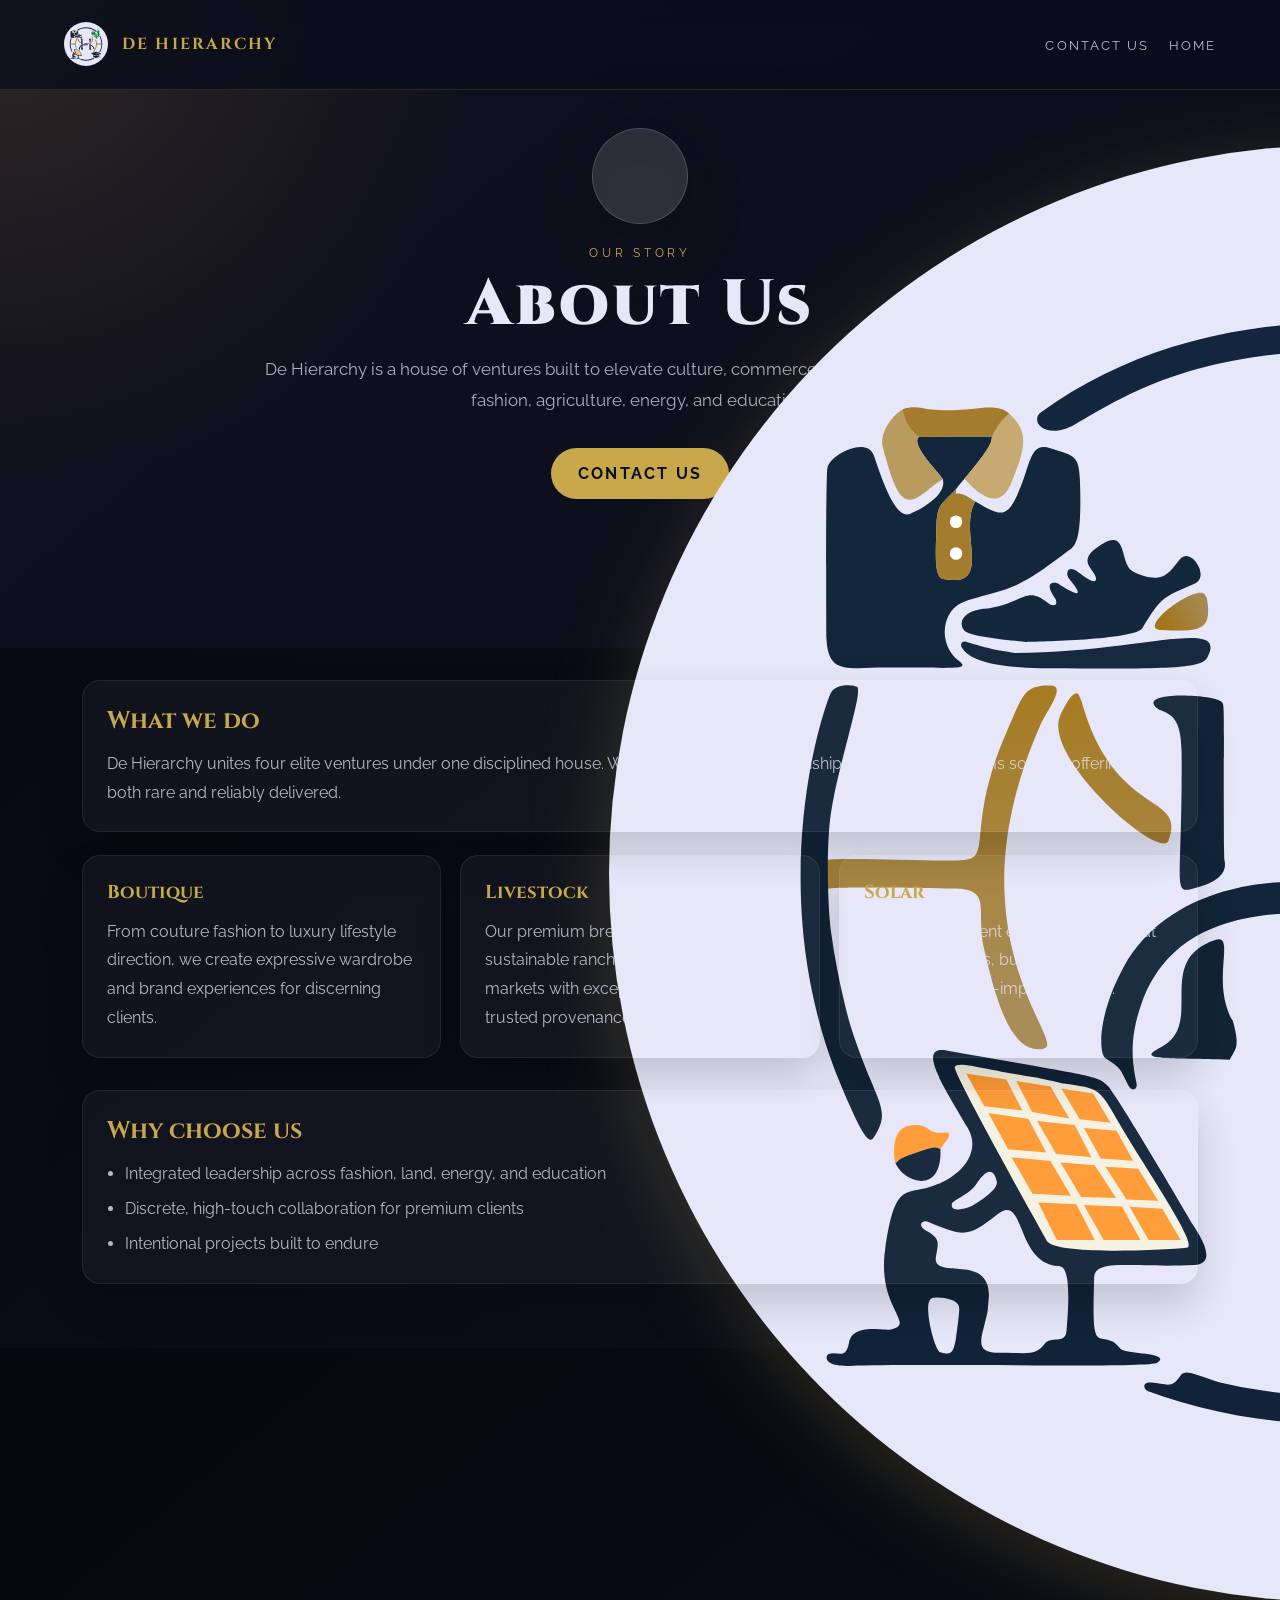
==== about.html @ d214e89f "Add files via upload" ====
<!DOCTYPE html>
<html lang="en">
<head>
  <meta charset="UTF-8" />
  <meta name="viewport" content="width=device-width, initial-scale=1.0" />
  <title>About Us | De Hierarchy</title>
  <link href="https://fonts.googleapis.com/css2?family=Cinzel:wght@400;600;700;900&family=Raleway:wght@300;400;500;600&display=swap" rel="stylesheet" />
  <link rel="stylesheet" href="styles.css" />
</head>
<body class="division-page about-page">
  <header class="division-page-header">
    <nav class="division-nav">
      <a href="index.html" class="nav-logo">
        <img src="assets/logo.svg" alt="Hierarchy logo" class="site-logo-img" />
        <span class="nav-logo-text">DE HIERARCHY</span>
      </a>
      <ul class="division-nav-links">
        <li><a href="contact.html">Contact Us</a></li>
        <li><a href="index.html">Home</a></li>
      </ul>
    </nav>

    <div class="division-hero reveal">
      <div class="division-icon-wrap">
        <div class="division-icon">
          <img src="assets/logo.svg" alt="About icon" />
        </div>
      </div>
      <p class="division-kicker">Our story</p>
      <h1>About Us</h1>
      <p class="division-summary">De Hierarchy is a house of ventures built to elevate culture, commerce, and community through fashion, agriculture, energy, and education.</p>
      <a href="contact.html" class="button">Contact Us</a>
    </div>
  </header>

  <main class="division-shell">
    <section class="division-card reveal">
      <h2>What we do</h2>
      <p>De Hierarchy unites four elite ventures under one disciplined house. We fuse timeless craftsmanship with modern systems so each offering feels both rare and reliably delivered.</p>
    </section>

    <section class="division-grid">
      <article class="division-card reveal">
        <h3>Boutique</h3>
        <p>From couture fashion to luxury lifestyle direction, we create expressive wardrobe and brand experiences for discerning clients.</p>
      </article>
      <article class="division-card reveal">
        <h3>Livestock</h3>
        <p>Our premium breeding programs and sustainable ranch operations supply elite markets with exceptional stock and trusted provenance.</p>
      </article>
      <article class="division-card reveal">
        <h3>Solar</h3>
        <p>We design resilient energy systems that empower homes, businesses, and institutions in high-impact settings.</p>
      </article>
    </section>

    <section class="division-card reveal">
      <h2>Why choose us</h2>
      <ul class="division-list">
        <li>Integrated leadership across fashion, land, energy, and education</li>
        <li>Discrete, high-touch collaboration for premium clients</li>
        <li>Intentional projects built to endure</li>
      </ul>
    </section>
  </main>

  <script src="script.js"></script>
</body>
</html>
---- styles.css ----
*, *::before, *::after { box-sizing: border-box; margin: 0; padding: 0; }

:root {
  --navy:   #0A0E1A;
  --ivory:  #E6E7F9;
  --gold:   #C9A84C;
  --gold-lt:#E2C97A;
  --sage:   #4A6741;
  --sage-lt:#7A9E6E;
  --amber:  #E87D2B;
  --amber-lt:#F4A860;
  --white:  #FFFFFF;
}

html { scroll-behavior: smooth; }

body {
  font-family: 'Raleway', sans-serif;
  background: var(--navy);
  color: var(--ivory);
  overflow-x: hidden;
}

/* ─── NAV ─── */
nav {
  position: fixed; top: 0; left: 0; width: 100%; z-index: 100;
  display: flex; align-items: center; justify-content: space-between;
  padding: 1.4rem 4rem;
  background: rgba(10, 14, 26, 0.85);
  backdrop-filter: blur(12px);
  border-bottom: 1px solid rgba(201,168,76,0.18);
}
.nav-logo {
  display: inline-flex;
  align-items: center;
  gap: 0.85rem;
  font-family: 'Cinzel', serif;
  font-weight: 700; font-size: 1.45rem;
  color: var(--gold); letter-spacing: 0.18em;
  text-decoration: none;
  opacity: 0;
  transform: translateY(-6px);
  animation: navLogoIntro 0.8s ease-out 0.2s forwards;
}
.nav-logo:hover {
  transform: translateY(-4px);
}
.nav-menu {
  display: flex;
  align-items: center;
  gap: 1rem;
  background: rgba(255,255,255,0.06);
  border: 1px solid rgba(201,168,76,0.18);
  border-radius: 999px;
  padding: 0.7rem 1rem 0.6rem;
}
.nav-toggle {
  display: none;
  width: 34px;
  height: 34px;
  border: 1px solid rgba(201,168,76,0.18);
  border-radius: 50%;
  background: transparent;
  color: var(--gold);
  cursor: pointer;
  outline: none;
  position: relative;
  flex-shrink: 0;
}
.nav-toggle span,
.nav-toggle span::before,
.nav-toggle span::after {
  content: '';
  position: absolute;
  left: 50%;
  width: 14px;
  height: 2px;
  background: var(--gold);
  transform: translateX(-50%);
  transition: transform 0.2s ease, opacity 0.2s ease;
}
.nav-toggle span { top: 50%; }
.nav-toggle span::before { top: 9px; }
.nav-toggle span::after { top: -9px; }
.nav-toggle[aria-expanded="true"] span { background: transparent; }
.nav-toggle[aria-expanded="true"] span::before { transform: translateX(-50%) rotate(45deg); top: 0; }
.nav-toggle[aria-expanded="true"] span::after { transform: translateX(-50%) rotate(-45deg); top: 0; }
.nav-links {
  display: flex; gap: 1.35rem; list-style: none; align-items: center;
}
.nav-links li {
  display: inline-flex;
}
.nav-links a {
  font-family: 'Raleway', sans-serif;
  font-size: 0.78rem; font-weight: 600;
  letter-spacing: 0.14em; text-transform: uppercase;
  color: var(--ivory); opacity: 0.72; text-decoration: none;
  transition: opacity 0.2s, color 0.2s;
}
.nav-links a:hover { opacity: 1; color: var(--gold); }
/* Footer should show the same logo styling but without the intro animation */
footer .nav-logo {
  opacity: 1; transform: none; animation: none;
}
.site-logo-img {
  height: 44px;
  width: auto;
  display: block;
  animation: logoPulse 3.5s ease-in-out infinite;
}
.nav-logo-text {
  display: inline-block;
  font-size: 1rem;
  letter-spacing: 0.14em;
  text-transform: uppercase;
  color: var(--gold);
  opacity: 0;
  transform: translateX(-10px);
  animation: navTextIntro 0.8s ease-out 0.35s forwards;
}
.nav-links { display: flex; gap: 2.4rem; list-style: none; }
@keyframes navLogoIntro {
  to {
    opacity: 1;
    transform: translateY(0);
  }
}
@keyframes navTextIntro {
  to {
    opacity: 1;
    transform: translateX(0);
  }
}
@keyframes logoPulse {
  0%, 100% { transform: scale(1); }
  50% { transform: scale(1.04); }
}
.nav-links a {
  font-family: 'Raleway', sans-serif;
  font-size: 0.78rem; font-weight: 600;
  letter-spacing: 0.14em; text-transform: uppercase;
  color: var(--ivory); opacity: 0.72; text-decoration: none;
  transition: opacity 0.2s, color 0.2s;
}
.nav-links a:hover { opacity: 1; color: var(--gold); }

/* Hidden header state applied when footer is in view */
nav.nav-hidden {
  transform: translateY(-120%);
  opacity: 0;
  pointer-events: none;
  transition: transform 0.35s ease, opacity 0.35s ease;
}

/* ─── HERO ─── */
#hero {
  min-height: 100vh;
  display: flex; flex-direction: column;
  align-items: center; justify-content: flex-start;
  text-align: center;
  padding: 0 2rem 2rem;
  position: relative;
  overflow: hidden;
}
.hero-bg {
  position: absolute; inset: 0;
  background: radial-gradient(ellipse 80% 60% at 50% 40%, rgba(201,168,76,0.08) 0%, transparent 70%),
              linear-gradient(160deg, #0A0E1A 60%, #111827 100%);
}
.hero-rule {
  position: absolute; top: 50%; left: 50%;
  transform: translate(-50%,-50%) rotate(15deg);
  width: 1px; height: 120%;
  background: linear-gradient(to bottom, transparent, rgba(201,168,76,0.35), transparent);
}
.hero-content {
  position: relative; z-index: 2;
  display: flex; flex-direction: column; align-items: center;
  margin-top: 5rem;
  padding-top: 1.6rem;
}
.hero-logo {
  opacity: 0;
  transform: translateY(-18px) scale(0.82);
  transition: opacity 0.6s ease-out, transform 0.6s ease-out;
  margin-bottom: 1.4rem;
  display: inline-flex;
  justify-content: center;
  align-items: center;
  border-radius: 9999px;
}
.hero-logo.visible {
  opacity: 1;
  transform: translateY(0) scale(1);
  animation: logoGlow 3.6s ease-in-out infinite 0.5s;
}
.hero-logo img {
  height: 140px;
  width: auto;
  max-width: 180px;
  filter: drop-shadow(0 16px 40px rgba(201,168,76,0.28));
  transition: filter 0.4s ease, transform 0.4s ease;
  border-radius: 50%;
}
.hero-logo.visible img {
  transform: scale(1.02);
  filter: drop-shadow(0 18px 34px rgba(201,168,76,0.35));
}
@keyframes logoGlow {
  0%, 100% {
    box-shadow: 0 0 0 0 rgba(201,168,76,0.18);
  }
  50% {
    box-shadow: 0 0 0 24px rgba(201,168,76,0.12);
  }
}
@keyframes divisionIconReveal {
  0% {
    opacity: 0;
    transform: translateY(-18px) scale(0.82);
  }
  100% {
    opacity: 1;
    transform: translateY(0) scale(1);
  }
}
@keyframes divisionIconGlow {
  0%, 100% {
    box-shadow: 0 0 0 0 rgba(201,168,76,0.18);
  }
  50% {
    box-shadow: 0 0 0 20px rgba(201,168,76,0.1);
  }
}
.hero-eyebrow {
  font-family: 'Raleway', sans-serif;
  font-size: 0.7rem; font-weight: 600;
  letter-spacing: 0.35em; text-transform: uppercase;
  color: var(--gold); opacity: 0.8;
  margin-bottom: 1.4rem;
}
h1 {
  font-family: 'Cinzel', serif;
  font-weight: 900; font-size: clamp(2.2rem, 5.4vw, 4.4rem);
  line-height: 0.92;
  color: var(--ivory);
  letter-spacing: 0.04em;
}
h1 span { color: var(--gold); }
.hero-tagline {
  margin-top: 1.1rem;
  font-size: clamp(0.68rem, 1.2vw, 0.82rem);
  font-weight: 300; letter-spacing: 0.04em;
  color: rgba(230,231,249,0.6);
  max-width: 430px; margin-left: auto; margin-right: auto;
  line-height: 1.45;
}
.hero-divisions {
  margin-top: 3.2rem;
  display: flex; gap: 1.2rem; justify-content: center; flex-wrap: wrap;
}
.hero-pill {
  font-size: 0.56rem; font-weight: 600;
  letter-spacing: 0.12em; text-transform: uppercase;
  border: 1px solid rgba(201,168,76,0.4);
  color: var(--gold); padding: 0.4rem 0.95rem;
  border-radius: 2px; text-decoration: none;
  transition: background 0.25s, color 0.25s;
}
.hero-pill:hover { background: var(--gold); color: var(--navy); }
.hero-scroll {
  position: absolute; bottom: 2.4rem; left: 50%; transform: translateX(-50%);
  display: flex; flex-direction: column; align-items: center; gap: 0.5rem;
  font-size: 0.62rem; letter-spacing: 0.22em; text-transform: uppercase;
  color: rgba(230,231,249,0.35);
}
.scroll-line {
  width: 1px; height: 42px;
  background: linear-gradient(to bottom, rgba(201,168,76,0.5), transparent);
  animation: scrollPulse 2s ease-in-out infinite;
}
@keyframes scrollPulse {
  0%,100% { opacity: 0.4; transform: scaleY(1); }
  50% { opacity: 1; transform: scaleY(1.15); }
}

/* ─── SECTIONS SHARED ─── */
.division {
  min-height: 100vh;
  display: grid; grid-template-columns: 1fr 1fr;
  position: relative; overflow: hidden;
}
.division:nth-child(even) { direction: rtl; }
.division:nth-child(even) > * { direction: ltr; }

.div-visual {
  position: relative;
  display: flex; align-items: center; justify-content: center;
  overflow: hidden;
}
.div-icon-bg {
  position: absolute; inset: 0;
}
.div-icon-wrap {
  position: relative; z-index: 2;
  display: flex; flex-direction: column; align-items: center; gap: 1.6rem;
}
.div-icon {
  width: 120px; height: 120px;
  border-radius: 50%;
  display: flex; align-items: center; justify-content: center;
  border: 1px solid rgba(255,255,255,0.15);
}
.div-icon svg { width: 52px; height: 52px; }
#boutique .div-icon img { width: 66px; height: 66px; }

/* Subtle SVG outline filter for icon 'stroke' effect (match Scholars) */
#boutique .div-icon img, #boutique .div-icon svg,
#livestock .div-icon img, #livestock .div-icon svg,
#solar .div-icon img, #solar .div-icon svg,
#one-time-success-scholars .div-icon img, #one-time-success-scholars .div-icon svg {
  filter: url(#icon-stroke) drop-shadow(0 2px 6px rgba(0,0,0,0.14));
}

/* Subtle float animation for division icons */
@keyframes iconFloat {
  0% { transform: translateY(0) scale(1) rotate(0deg); }
  50% { transform: translateY(-6px) scale(1.02) rotate(-0.6deg); }
  100% { transform: translateY(0) scale(1) rotate(0deg); }
}

.division .div-icon img,
.division .div-icon svg {
  will-change: transform;
  animation: iconFloat 6s ease-in-out infinite;
  transform-origin: center center;
}

/* Stagger per division for a natural feel */
#boutique .div-icon img, #boutique .div-icon svg { animation-delay: 0s; }
#livestock .div-icon img, #livestock .div-icon svg { animation-delay: 0.18s; }
#solar .div-icon img, #solar .div-icon svg { animation-delay: 0.36s; }
#one-time-success-scholars .div-icon img, #one-time-success-scholars .div-icon svg { animation-delay: 0.54s; }

/* Respect user's reduced motion preference */
@media (prefers-reduced-motion: reduce) {
  .division .div-icon img,
  .division .div-icon svg {
    animation: none !important;
    transform: none !important;
  }
}
.div-stat {
  text-align: center;
  font-family: 'Cinzel', serif;
  font-size: 3.2rem; font-weight: 700; line-height: 1;
}
.div-stat-label {
  font-size: 0.68rem; letter-spacing: 0.22em; text-transform: uppercase;
  opacity: 0.55; margin-top: 0.3rem;
}

.div-content {
  display: flex; flex-direction: column; justify-content: center;
  padding: 6rem 5rem 6rem 6rem;
}
.div-eyebrow {
  font-size: 0.68rem; font-weight: 700; letter-spacing: 0.3em;
  text-transform: uppercase; margin-bottom: 1rem;
}
.div-title {
  font-family: 'Cinzel', serif;
  font-size: clamp(2.2rem, 4vw, 3.6rem);
  font-weight: 700; line-height: 1.08;
  margin-bottom: 1.6rem;
}
.div-body {
  font-size: 1.02rem; font-weight: 300; line-height: 1.9;
  opacity: 0.72; max-width: 480px;
  margin-bottom: 2.4rem;
}
.div-features {
  display: flex; flex-direction: column; gap: 0.8rem;
  margin-bottom: 2.8rem;
}
.div-feature {
  display: flex; align-items: flex-start; gap: 1rem;
  font-size: 0.88rem; font-weight: 400; line-height: 1.6; opacity: 0.82;
}
.div-feature-dot {
  width: 6px; height: 6px; border-radius: 50%;
  margin-top: 0.45rem; flex-shrink: 0;
}
.div-cta {
  display: inline-flex; align-items: center; gap: 0.8rem;
  font-size: 0.78rem; font-weight: 700; letter-spacing: 0.18em;
  text-transform: uppercase; text-decoration: none;
  padding: 1rem 2.2rem; border: 1.5px solid;
  transition: background 0.25s, color 0.25s;
  align-self: flex-start;
}
.div-cta svg { width: 16px; height: 16px; transition: transform 0.22s; }
.div-cta:hover svg { transform: translateX(5px); }

/* Order form */
.order-form {
  margin-top: 1.6rem;
  display: grid; gap: 0.8rem;
  max-width: 520px;
}
.order-form label { font-size: 0.78rem; opacity: 0.85; }
.order-form input, .order-form textarea, .order-form select {
  padding: 0.8rem 1rem; border-radius: 6px; border: 1px solid rgba(255,255,255,0.08);
  background: rgba(255,255,255,0.02); color: var(--ivory); font-size: 0.95rem;
}
.order-form textarea { min-height: 84px; resize: vertical; }
.order-submit {
  margin-top: 0.4rem; padding: 0.9rem 1.1rem; border-radius: 6px;
  background: var(--gold); color: var(--navy); border: none; cursor: pointer;
  font-weight: 700; letter-spacing: 0.12em; text-transform: uppercase;
}
.order-success {
  margin-top: 0.6rem; padding: 0.8rem 1rem; border-radius: 6px;
  background: rgba(122,158,110,0.12); color: var(--sage-lt); display: none;
}

/* ─── BOUTIQUE ─── */
#boutique .div-icon-bg {
  background: linear-gradient(135deg, #11101f 0%, #1c1731 50%, #0A0E1A 100%);
}
#boutique .div-icon { background: rgba(230,231,249,0.14); }
#boutique .div-stat { color: var(--gold); }
#boutique .div-eyebrow { color: var(--gold); }
#boutique .div-title { color: var(--ivory); }
#boutique .div-feature-dot { background: var(--gold); }
#boutique .div-cta {
  border-color: var(--gold); color: var(--gold);
}
#boutique .div-cta:hover { background: var(--gold); color: var(--navy); }
#boutique {
  background: linear-gradient(160deg, #110A22 0%, #0A0E1A 100%);
}
#boutique .div-icon-wrap::after {
  content: '';
  width: 220px; height: 1px;
  background: linear-gradient(to right, transparent, rgba(201,168,76,0.4), transparent);
}

/* ─── LIVESTOCK ─── */
#livestock .div-icon-bg {
  background: linear-gradient(135deg, #0e1a0a 0%, #1a2e14 50%, #0A0E1A 100%);
}
#livestock .div-icon { background: rgba(230,231,249,0.18); }
#livestock .div-stat { color: var(--sage-lt); }
#livestock .div-eyebrow { color: var(--sage-lt); }
#livestock .div-title { color: var(--ivory); }
#livestock .div-feature-dot { background: var(--sage-lt); }
#livestock .div-cta {
  border-color: var(--sage-lt); color: var(--sage-lt);
}
#livestock .div-cta:hover { background: var(--sage-lt); color: var(--navy); }
#livestock {
  background: linear-gradient(160deg, #0A0E1A 0%, #0c160a 100%);
}

/* ─── SOLAR ─── */
#solar .div-icon-bg {
  background: linear-gradient(135deg, #1a1200 0%, #2d2309 50%, #0A0E1A 100%);
}
#solar .div-icon { background: rgba(230,231,249,0.14); }
#solar .div-stat { color: var(--amber-lt); }
#solar .div-eyebrow { color: var(--amber-lt); }
#solar .div-title { color: var(--ivory); }
#solar .div-feature-dot { background: var(--amber-lt); }
#solar .div-cta {
  border-color: var(--amber-lt); color: var(--amber-lt);
}
#solar .div-cta:hover { background: var(--amber-lt); color: var(--navy); }
#solar {
  background: linear-gradient(160deg, #0A0E1A 0%, #14100a 100%);
}

/* ─── ONE-TIME SUCCESS SCHOLARS ─── */
#one-time-success-scholars .div-icon-bg {
  background: linear-gradient(135deg, #141a24 0%, #1d2834 55%, #0A0E1A 100%);
}
#one-time-success-scholars .div-icon { background: rgba(230,231,249,0.14); }
#one-time-success-scholars .div-icon img { width: 64px; height: 64px; }
#one-time-success-scholars .div-stat { color: rgba(230,231,249,0.92); }
#one-time-success-scholars .div-eyebrow { color: rgba(230,231,249,0.9); }
#one-time-success-scholars .div-title { color: var(--ivory); }
#one-time-success-scholars .div-feature-dot { background: rgba(245,240,232,0.7); }
#one-time-success-scholars .div-cta {
  border-color: rgba(245,240,232,0.6); color: rgba(230,231,249,0.8);
}
#one-time-success-scholars .div-cta:hover { background: rgba(245,240,232,0.16); color: var(--ivory); }
#one-time-success-scholars {
  background: linear-gradient(160deg, #090d15 0%, #0f1625 100%);
}

/* ─── FOOTER ─── */
footer {
  background: #06080F;
  border-top: 1px solid rgba(201,168,76,0.12);
  padding: 5rem 4rem 3rem;
}
.footer-top {
  display: grid; grid-template-columns: 1.6fr 1fr 1fr 1fr;
  gap: 3rem; margin-bottom: 4rem;
}
.footer-brand-name {
  font-family: 'Cinzel', serif;
  font-weight: 700; font-size: 1.6rem;
  color: var(--gold); letter-spacing: 0.18em;
  margin-bottom: 0.9rem;
}
.footer-brand-desc {
  font-size: 0.84rem; font-weight: 300;
  line-height: 1.85; opacity: 0.5;
  max-width: 260px;
}
.footer-col-title {
  font-family: 'Cinzel', serif;
  font-size: 0.75rem; letter-spacing: 0.2em;
  text-transform: uppercase; color: var(--gold);
  margin-bottom: 1.2rem;
}
.footer-links { list-style: none; display: flex; flex-direction: column; gap: 0.6rem; }
.footer-links a {
  font-size: 0.84rem; font-weight: 300;
  color: rgba(230,231,249,0.5); text-decoration: none;
  transition: color 0.2s, opacity 0.2s;
}
.footer-links a:hover { color: var(--ivory); opacity: 1; }
.footer-bottom {
  display: flex; align-items: center; justify-content: space-between;
  padding-top: 2rem;
  border-top: 1px solid rgba(245,240,232,0.06);
  font-size: 0.75rem; opacity: 0.35;
}

/* ─── SCROLL REVEAL ─── */
.reveal {
  opacity: 0; transform: translateY(28px);
  transition: opacity 0.75s ease, transform 0.75s ease;
}
.reveal.visible { opacity: 1; transform: translateY(0); }

/* ─── RESPONSIVE ─── */
@media (max-width: 900px) {
  nav { padding: 1.2rem 1.6rem; }
  .nav-toggle { display: inline-flex; }
  .division-nav .nav-menu .nav-toggle { display: inline-flex; }
  .nav-menu { position: relative; }
  .nav-menu .nav-links {
    position: absolute;
    top: calc(100% + 6px);
    left: 1rem;
    right: auto;
    width: min(180px, calc(100vw - 3.2rem));
    flex-direction: column;
    gap: 0;
    background: rgba(10, 14, 26, 0.98);
    border: 1px solid rgba(201,168,76,0.18);
    border-radius: 12px;
    padding: 0.6rem 0.6rem 0.5rem;
    display: none;
    box-shadow: 0 18px 36px rgba(0,0,0,0.24);
    z-index: 900;
  }
  .nav-menu .nav-links.open { display: flex; }
  .nav-menu .nav-links li { width: 100%; }
  .nav-menu .nav-links a {
    display: block;
    width: 100%;
    padding: 0.6rem 0;
    opacity: 0.95;
    letter-spacing: 0.12em;
    border-bottom: 1px solid rgba(255,255,255,0.04);
  }
  .nav-menu .nav-links a:last-child { border-bottom: none; }
  .division { grid-template-columns: 1fr; min-height: auto; }
  .division:nth-child(even) { direction: ltr; }
  .div-visual { min-height: 320px; padding: 3rem; }
  .div-content { padding: 3rem 1.8rem; }
  .division-page-header { padding: 6rem 1rem 2rem; min-height: auto; }
  .division-shell { padding: 1.2rem 1rem 3rem; }
  .division-nav { flex-direction: column; align-items: flex-start; margin-bottom: 3.5rem; }
  .division-nav .nav-menu { width: auto; }
  .division-nav .nav-menu .nav-links {
    left: 0;
    right: auto;
    width: min(180px, calc(100vw - 3.2rem));
    max-width: 180px;
  }
  .division-hero { margin: 10rem auto 0; padding-top: 4rem; }
  .division-hero h1 { font-size: clamp(2rem, 6vw, 3rem); }
  .footer-top { grid-template-columns: 1fr 1fr; }
}

/* when menu is moved into the hero on small screens */
@media (max-width: 900px) {
  .division-hero { position: relative; }
  .division-hero .nav-menu {
    position: absolute;
    top: 8px;
    right: 1rem;
    z-index: 1200;
    background: transparent;
    padding: 0;
  }
  .division-hero .nav-menu .nav-links {
    top: calc(100% + 6px);
    left: auto;
    right: 0;
    width: min(160px, calc(100vw - 3.2rem));
    padding: 0.5rem 0.6rem;
  }
}

@media (max-width: 580px) {
  .division-page-header { padding: 6rem 1rem 2rem; }
  .division-nav { margin-bottom: 4rem; }
  .division-hero { margin: 12rem auto 0; padding-top: 5rem; }
  .division-icon { width: 90px; height: 90px; }
  .division-nav .nav-menu .nav-links { max-width: 160px; }
}
@media (max-width: 580px) {
  h1 { font-size: 3.2rem; }
  .footer-top { grid-template-columns: 1fr; }
  footer { padding: 3.5rem 1.6rem 2rem; }
}

/* ─── DIVISION DETAIL PAGES ─── */
.body {
  min-height: 100vh;
}
.division-page {
  background: linear-gradient(140deg, #06080F 0%, #0A0E1A 100%);
  color: var(--ivory);
}
.division-page-header {
  min-height: 72vh;
  padding: 0.8rem 2rem 1.6rem;
  display: flex;
  flex-direction: column;
  justify-content: flex-start;
  background: radial-gradient(circle at top left, rgba(201,168,76,0.16), transparent 34%),
              linear-gradient(140deg, rgba(17,16,31,0.95) 0%, rgba(10,14,26,0.98) 100%);
}
.division-nav {
  display: flex;
  justify-content: space-between;
  align-items: center;
  gap: 1.5rem;
  margin-bottom: 5.5rem;
}
/* Make the menu button sit inline on division pages (right side) */
.division-nav .nav-menu {
  background: transparent;
  border: none;
  padding: 0;
  display: inline-flex;
  align-items: center;
  gap: 0.6rem;
}
.division-nav .nav-menu .nav-toggle { display: none; }
.division-nav-links {
  list-style: none;
  display: flex;
  gap: 1.2rem;
  flex-wrap: wrap;
}
.division-nav-links a {
  color: rgba(230,231,249,0.8);
  text-decoration: none;
  font-size: 0.82rem;
  letter-spacing: 0.16em;
  text-transform: uppercase;
}
.division-nav-links a:hover {
  color: var(--gold);
}
.division-hero {
  max-width: 860px;
  margin: 5rem auto 0;
  text-align: center;
  padding-top: 2.2rem;
}
.division-icon-wrap {
  display: flex;
  justify-content: center;
  margin-bottom: 1.4rem;
  opacity: 0;
  transform: translateY(-18px) scale(0.82);
  animation: divisionIconReveal 0.8s cubic-bezier(0.16, 1, 0.3, 1) forwards 0.2s;
}
.division-icon {
  width: 96px;
  height: 96px;
  padding: 1rem;
  border-radius: 50%;
  background: rgba(230,231,249,0.14);
  border: 1px solid rgba(255,255,255,0.16);
  box-shadow: 0 12px 28px rgba(0,0,0,0.2);
  filter: drop-shadow(0 16px 40px rgba(201,168,76,0.2));
  transition: transform 0.4s ease, filter 0.4s ease, box-shadow 0.4s ease;
  animation: divisionIconGlow 3.6s ease-in-out infinite 0.6s;
}
.division-icon-wrap:hover .division-icon {
  transform: scale(1.03);
  filter: drop-shadow(0 18px 34px rgba(201,168,76,0.3));
}
.division-kicker {
  font-size: 0.72rem;
  letter-spacing: 0.32em;
  text-transform: uppercase;
  color: var(--gold);
  margin-bottom: 1rem;
}
.division-hero h1 {
  font-family: 'Cinzel', serif;
  font-size: clamp(2.6rem, 5vw, 4.4rem);
  margin-bottom: 1.2rem;
}
.division-summary {
  font-size: 1.04rem;
  line-height: 1.85;
  color: rgba(230,231,249,0.74);
  max-width: 760px;
  margin: 0 auto 2rem;
}
.division-stats {
  display: flex;
  justify-content: center;
  gap: 1rem;
  flex-wrap: wrap;
  margin-bottom: 2rem;
}
.division-stats div {
  min-width: 140px;
  padding: 1rem 1.2rem;
  border: 1px solid rgba(201,168,76,0.24);
  border-radius: 12px;
  background: rgba(255,255,255,0.04);
}
.division-stats strong {
  display: block;
  font-size: 1.1rem;
  color: var(--gold);
  margin-bottom: 0.3rem;
}
.division-stats span {
  font-size: 0.78rem;
  text-transform: uppercase;
  letter-spacing: 0.16em;
  color: rgba(230,231,249,0.66);
}
.button {
  display: inline-flex;
  align-items: center;
  justify-content: center;
  gap: 0.6rem;
  padding: 0.95rem 1.6rem;
  border-radius: 999px;
  border: 1px solid rgba(201,168,76,0.4);
  background: var(--gold);
  color: var(--navy);
  text-decoration: none;
  font-weight: 700;
  letter-spacing: 0.14em;
  text-transform: uppercase;
}
.division-shell {
  padding: 2rem 2rem 4rem;
  max-width: 1180px;
  margin: 0 auto;
}
.division-grid {
  display: grid;
  grid-template-columns: repeat(3, minmax(0, 1fr));
  gap: 1.2rem;
  margin: 1.4rem 0 2rem;
}
.division-card {
  background: rgba(255,255,255,0.04);
  border: 1px solid rgba(255,255,255,0.08);
  border-radius: 18px;
  padding: 1.5rem;
  box-shadow: 0 20px 40px rgba(0,0,0,0.16);
}
.division-card h2,
.division-card h3 {
  font-family: 'Cinzel', serif;
  margin-bottom: 0.8rem;
  color: var(--gold);
}
.division-card p,
.division-card li {
  line-height: 1.8;
  color: rgba(230,231,249,0.78);
}
.division-list {
  padding-left: 1.1rem;
  margin-top: 0.8rem;
  display: grid;
  gap: 0.4rem;
}
.division-form {
  margin-top: 1rem;
}
.boutique-page .division-kicker,
.boutique-page .division-card h2,
.boutique-page .division-card h3 {
  color: var(--gold);
}
.livestock-page .division-kicker,
.livestock-page .division-card h2,
.livestock-page .division-card h3 {
  color: var(--sage-lt);
}
.solar-page .division-kicker,
.solar-page .division-card h2,
.solar-page .division-card h3 {
  color: var(--amber-lt);
}
.scholars-page .division-kicker,
.scholars-page .division-card h2,
.scholars-page .division-card h3 {
  color: rgba(230,231,249,0.9);
}
@media (max-width: 900px) {
  .division-grid { grid-template-columns: 1fr; }
  .division-nav { flex-direction: column; align-items: flex-start; }
}
@media (max-width: 580px) {
  .division-page-header { padding: 1.2rem 1rem 3rem; }
  .division-shell { padding: 1.2rem 1rem 3rem; }
  .division-stats { flex-direction: column; }
  .division-stats div { width: 100%; }
}
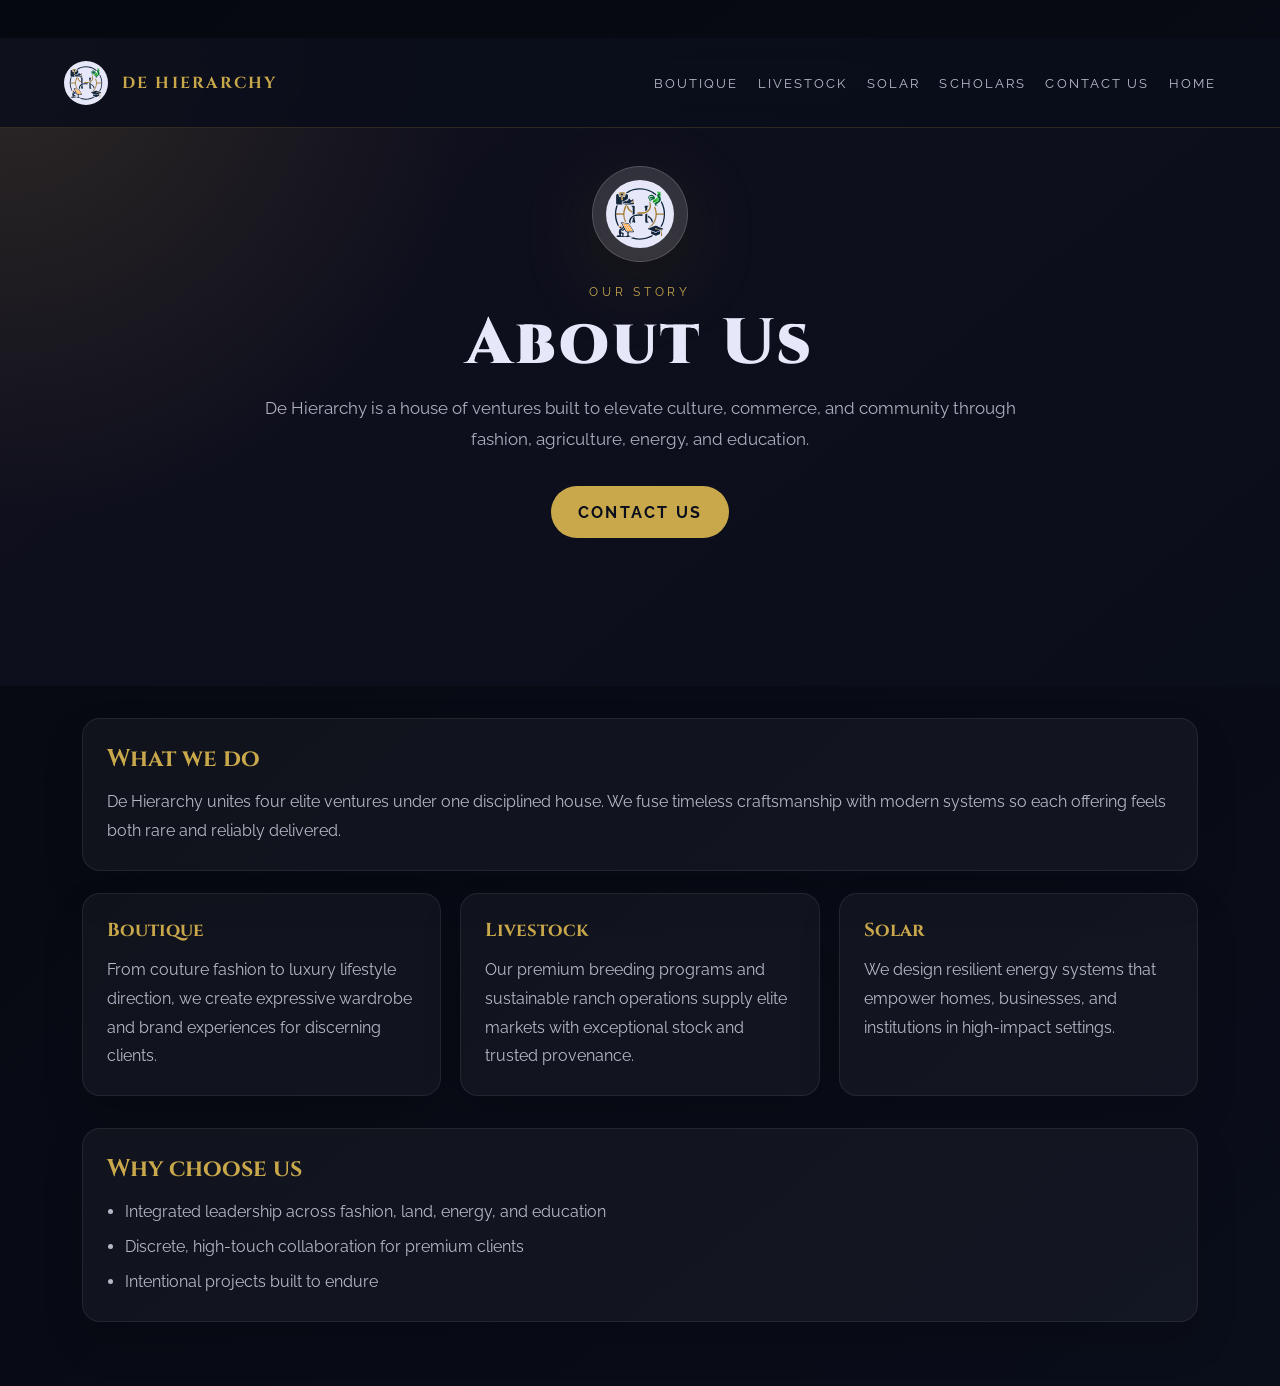
==== commit c10228f8: "Add files via upload Add nav link to 4 division pages on the header" ====
--- a/about.html
+++ b/about.html
@@ -15,6 +15,10 @@
         <span class="nav-logo-text">DE HIERARCHY</span>
       </a>
       <ul class="division-nav-links">
+        <li><a href="boutique.html">Boutique</a></li>
+        <li><a href="livestock.html">Livestock</a></li>
+        <li><a href="solar.html">Solar</a></li>
+        <li><a href="scholars.html">Scholars</a></li>
         <li><a href="contact.html">Contact Us</a></li>
         <li><a href="index.html">Home</a></li>
       </ul>
--- a/styles.css
+++ b/styles.css
@@ -19,11 +19,45 @@
   background: var(--navy);
   color: var(--ivory);
   overflow-x: hidden;
+  padding-top: 2.4rem;
+}
+
+.site-banner {
+  position: fixed;
+  top: 0;
+  left: 0;
+  width: 100%;
+  overflow: hidden;
+  z-index: 110;
+  background: rgba(30, 33, 49, 0.95);
+  color: var(--ivory);
+  text-align: center;
+  padding: 0.75rem 1rem;
+  font-size: 0.95rem;
+  letter-spacing: 0.14em;
+  text-transform: uppercase;
+  opacity: 0.95;
+}
+
+.site-banner__track {
+  display: inline-flex;
+  white-space: nowrap;
+  animation: slideHoriz 24s linear infinite;
+}
+
+.site-banner__track span {
+  display: inline-block;
+  margin-right: 3rem;
+}
+
+@keyframes slideHoriz {
+  0% { transform: translateX(0); }
+  100% { transform: translateX(-50%); }
 }
 
 /* ─── NAV ─── */
 nav {
-  position: fixed; top: 0; left: 0; width: 100%; z-index: 100;
+  position: fixed; top: 2.4rem; left: 0; width: 100%; z-index: 100;
   display: flex; align-items: center; justify-content: space-between;
   padding: 1.4rem 4rem;
   background: rgba(10, 14, 26, 0.85);
@@ -556,7 +590,7 @@
   .nav-menu .nav-links {
     position: absolute;
     top: calc(100% + 6px);
-    left: 1rem;
+    left: calc(1rem - 40px);
     right: auto;
     width: min(180px, calc(100vw - 3.2rem));
     flex-direction: column;
@@ -589,7 +623,7 @@
   .division-nav { flex-direction: column; align-items: flex-start; margin-bottom: 3.5rem; }
   .division-nav .nav-menu { width: auto; }
   .division-nav .nav-menu .nav-links {
-    left: 0;
+    left: -40px;
     right: auto;
     width: min(180px, calc(100vw - 3.2rem));
     max-width: 180px;
@@ -699,7 +733,7 @@
 .division-icon {
   width: 96px;
   height: 96px;
-  padding: 1rem;
+  padding: 0.8rem;
   border-radius: 50%;
   background: rgba(230,231,249,0.14);
   border: 1px solid rgba(255,255,255,0.16);
@@ -707,6 +741,17 @@
   filter: drop-shadow(0 16px 40px rgba(201,168,76,0.2));
   transition: transform 0.4s ease, filter 0.4s ease, box-shadow 0.4s ease;
   animation: divisionIconGlow 3.6s ease-in-out infinite 0.6s;
+  display: flex;
+  align-items: center;
+  justify-content: center;
+  overflow: hidden;
+}
+.division-icon img,
+.division-icon svg {
+  width: 100%;
+  height: 100%;
+  object-fit: contain;
+  display: block;
 }
 .division-icon-wrap:hover .division-icon {
   transform: scale(1.03);
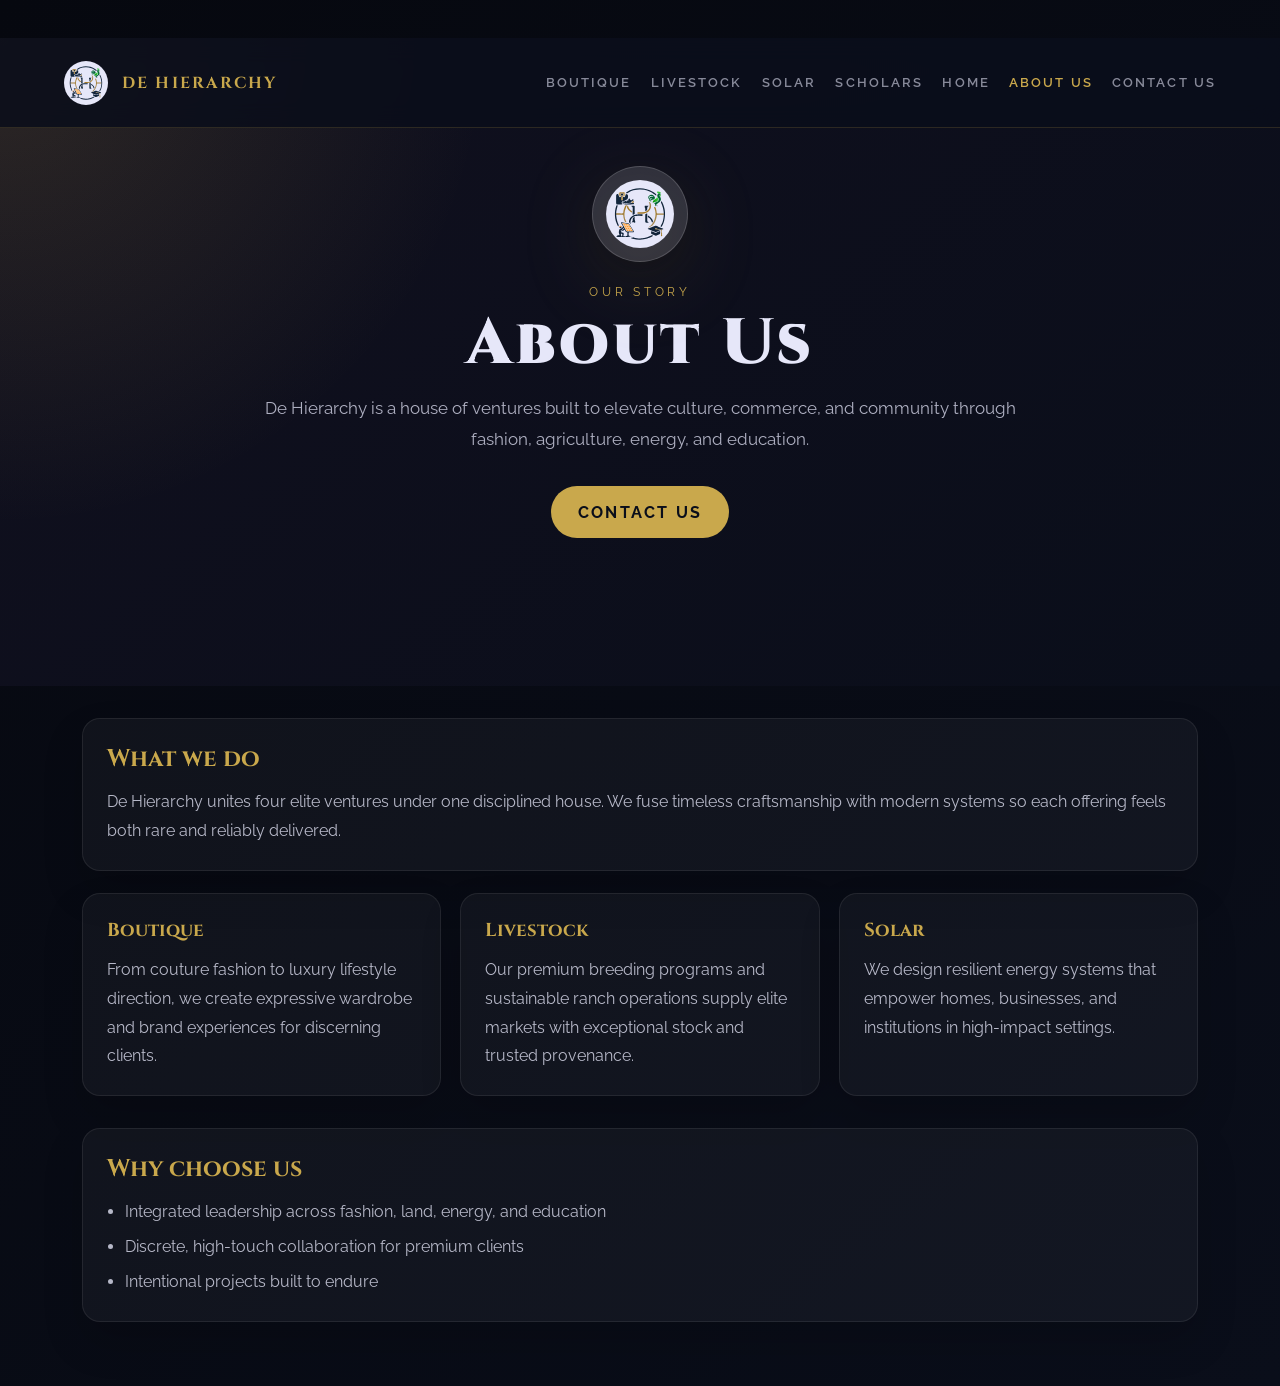
==== commit 7dd30dc3: "Add files via upload" ====
--- a/about.html
+++ b/about.html
@@ -14,14 +14,20 @@
         <img src="assets/logo.svg" alt="Hierarchy logo" class="site-logo-img" />
         <span class="nav-logo-text">DE HIERARCHY</span>
       </a>
-      <ul class="division-nav-links">
-        <li><a href="boutique.html">Boutique</a></li>
-        <li><a href="livestock.html">Livestock</a></li>
-        <li><a href="solar.html">Solar</a></li>
-        <li><a href="scholars.html">Scholars</a></li>
-        <li><a href="contact.html">Contact Us</a></li>
-        <li><a href="index.html">Home</a></li>
-      </ul>
+      <div class="nav-menu">
+        <button class="nav-toggle" aria-expanded="false" aria-label="Open menu">
+          <span></span>
+        </button>
+        <ul class="division-nav-links nav-links">
+          <li><a href="boutique.html">Boutique</a></li>
+          <li><a href="livestock.html">Livestock</a></li>
+          <li><a href="solar.html">Solar</a></li>
+          <li><a href="scholars.html">Scholars</a></li>
+          <li><a href="index.html">Home</a></li>
+          <li><a href="about.html">About Us</a></li>
+          <li><a href="contact.html">Contact Us</a></li>
+        </ul>
+      </div>
     </nav>
 
     <div class="division-hero reveal">
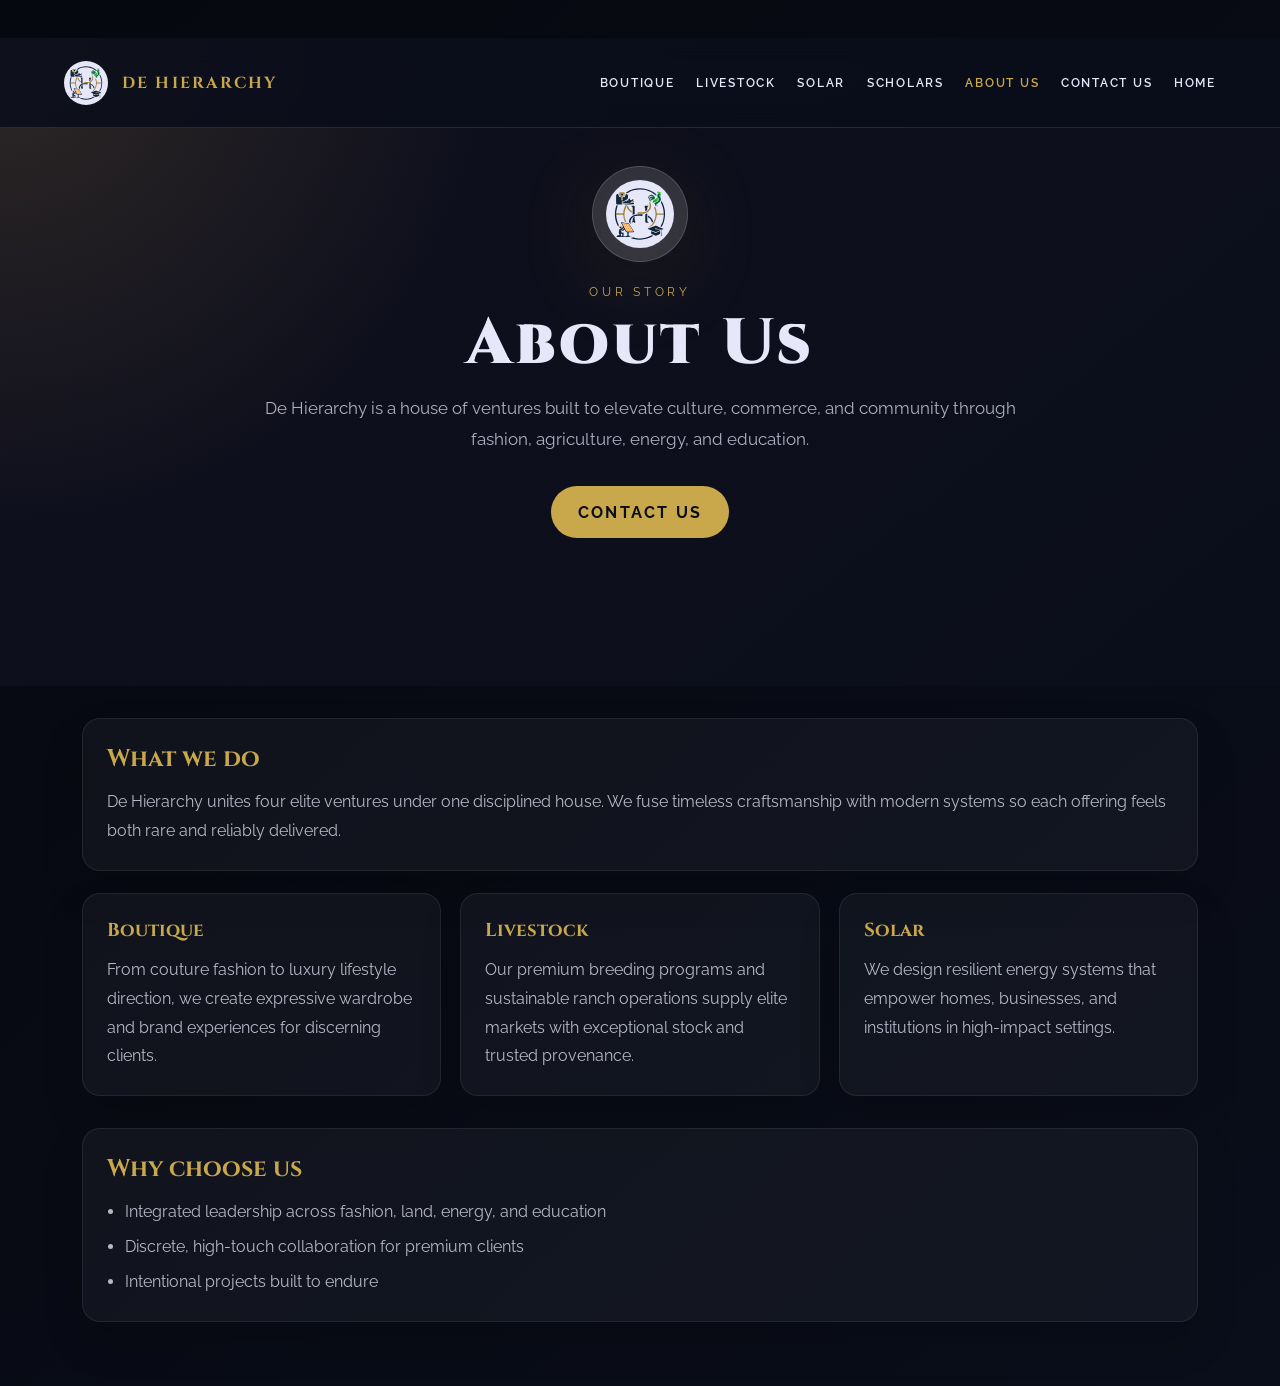
==== commit fa1b3357: "Add files via upload" ====
--- a/about.html
+++ b/about.html
@@ -23,9 +23,9 @@
           <li><a href="livestock.html">Livestock</a></li>
           <li><a href="solar.html">Solar</a></li>
           <li><a href="scholars.html">Scholars</a></li>
-          <li><a href="index.html">Home</a></li>
           <li><a href="about.html">About Us</a></li>
           <li><a href="contact.html">Contact Us</a></li>
+          <li><a href="index.html">Home</a></li>
         </ul>
       </div>
     </nav>
--- a/styles.css
+++ b/styles.css
@@ -165,6 +165,10 @@
     opacity: 1;
     transform: translateX(0);
   }
+}
+@keyframes navLinkIntro {
+  from { opacity: 0; transform: translateX(-10px); }
+  to   { opacity: 1; transform: translateX(0); }
 }
 @keyframes logoPulse {
   0%, 100% { transform: scale(1); }
@@ -700,21 +704,68 @@
   gap: 0.6rem;
 }
 .division-nav .nav-menu .nav-toggle { display: none; }
+.division-nav .nav-menu .nav-links {
+  display: flex;
+  gap: 1.35rem;
+  align-items: center;
+}
+.division-nav .nav-menu .nav-links li {
+  display: inline-flex;
+}
 .division-nav-links {
   list-style: none;
   display: flex;
-  gap: 1.2rem;
-  flex-wrap: wrap;
+  gap: 1.35rem;
+  flex-wrap: nowrap;
 }
 .division-nav-links a {
-  color: rgba(230,231,249,0.8);
+  font-family: 'Raleway', sans-serif;
+  font-size: 0.78rem;
+  font-weight: 600;
+  letter-spacing: 0.14em;
+  text-transform: uppercase;
+  color: var(--ivory);
+  opacity: 0.72;
   text-decoration: none;
-  font-size: 0.82rem;
-  letter-spacing: 0.16em;
-  text-transform: uppercase;
-}
-.division-nav-links a:hover {
+  transition: opacity 0.2s, color 0.2s;
+}
+.division-nav-links a:hover,
+.nav-links a:hover {
+  opacity: 1;
   color: var(--gold);
+}
+
+.nav-links a.active-nav-link,
+.division-nav-links a.active-nav-link {
+  opacity: 1;
+  color: var(--gold);
+}
+
+/* Desktop-only nav link intro animation (staggered) */
+@media (min-width: 901px) {
+  .nav-links li a,
+  .division-nav-links li a {
+    opacity: 0;
+    transform: translateX(-10px);
+    animation-name: navLinkIntro;
+    animation-duration: 0.48s;
+    animation-timing-function: ease-out;
+    animation-fill-mode: forwards;
+  }
+  .nav-links li:nth-child(1) a,
+  .division-nav-links li:nth-child(1) a { animation-delay: 0.18s; }
+  .nav-links li:nth-child(2) a,
+  .division-nav-links li:nth-child(2) a { animation-delay: 0.26s; }
+  .nav-links li:nth-child(3) a,
+  .division-nav-links li:nth-child(3) a { animation-delay: 0.34s; }
+  .nav-links li:nth-child(4) a,
+  .division-nav-links li:nth-child(4) a { animation-delay: 0.42s; }
+  .nav-links li:nth-child(5) a,
+  .division-nav-links li:nth-child(5) a { animation-delay: 0.50s; }
+  .nav-links li:nth-child(6) a,
+  .division-nav-links li:nth-child(6) a { animation-delay: 0.58s; }
+  .nav-links li:nth-child(7) a,
+  .division-nav-links li:nth-child(7) a { animation-delay: 0.66s; }
 }
 .division-hero {
   max-width: 860px;
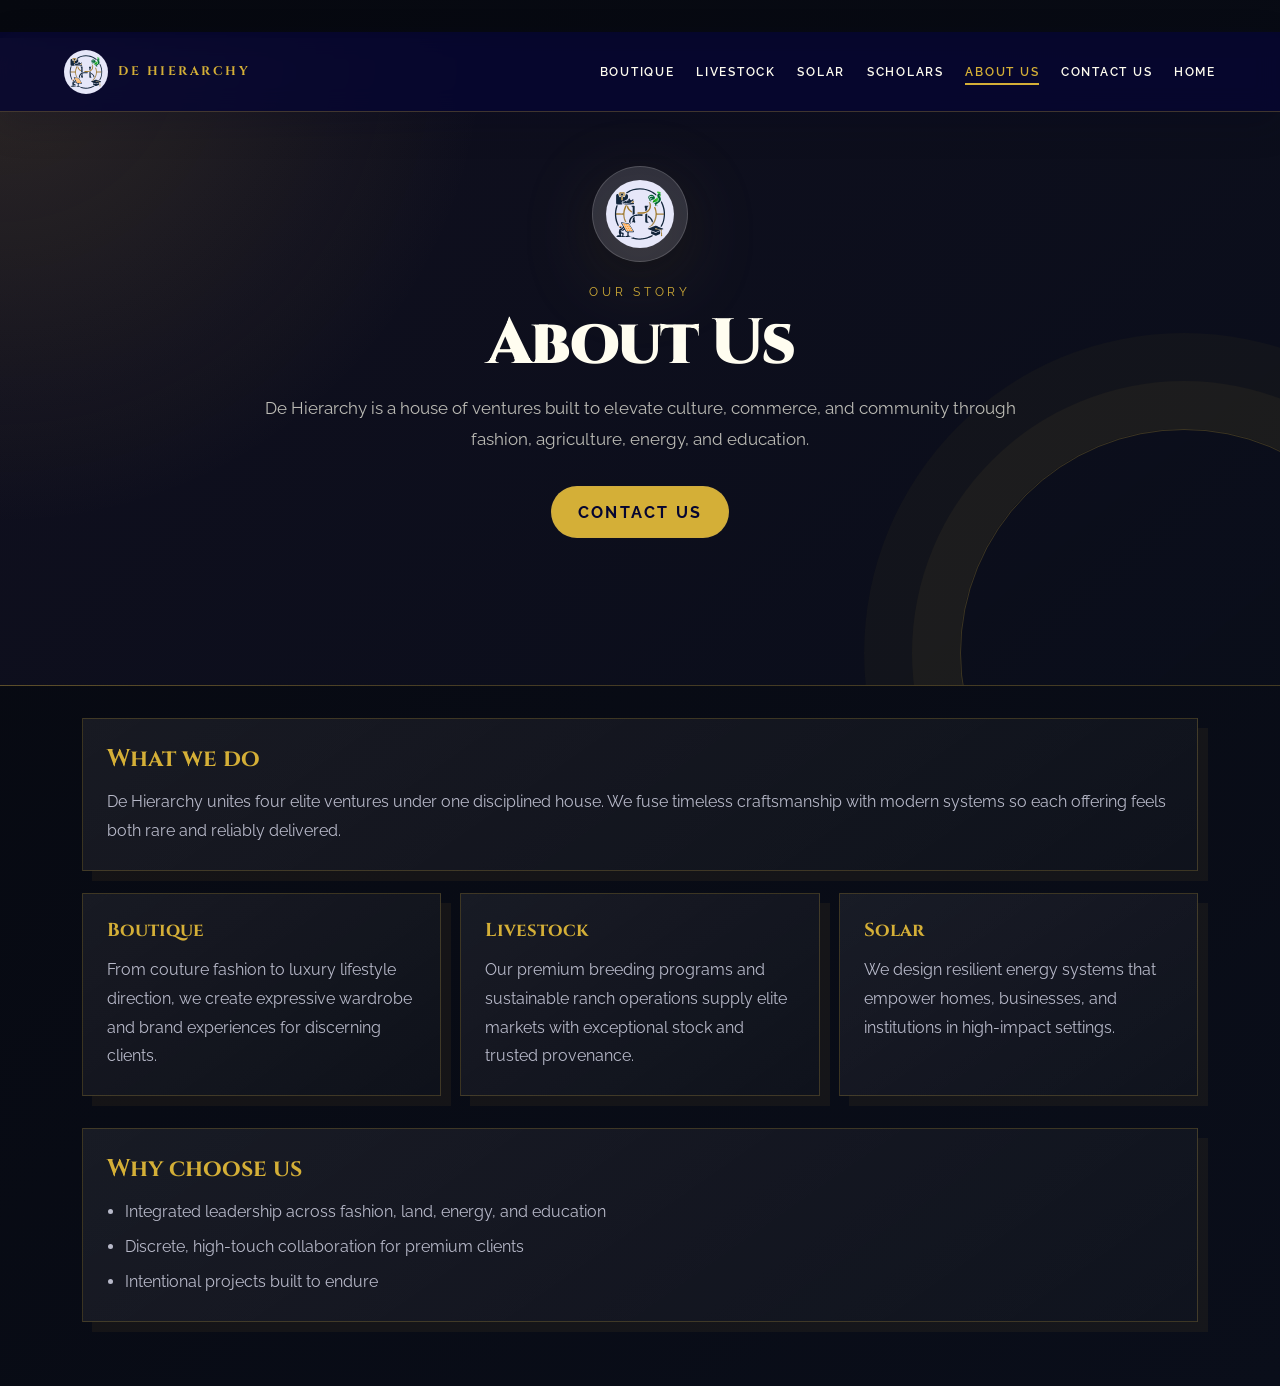
==== commit 6ee1197b: "Add files via upload" ====
--- a/about.html
+++ b/about.html
@@ -3,7 +3,7 @@
 <head>
   <meta charset="UTF-8" />
   <meta name="viewport" content="width=device-width, initial-scale=1.0" />
-  <title>About Us | De Hierarchy</title>
+  <title>About Us | De Hierarchy Hub</title>
   <link href="https://fonts.googleapis.com/css2?family=Cinzel:wght@400;600;700;900&family=Raleway:wght@300;400;500;600&display=swap" rel="stylesheet" />
   <link rel="stylesheet" href="styles.css" />
 </head>
--- a/styles.css
+++ b/styles.css
@@ -936,3 +936,755 @@
   .division-stats { flex-direction: column; }
   .division-stats div { width: 100%; }
 }
+
+/* ─── HOUSE REFRESH ─── */
+:root {
+  --navy: #050531;
+  --ink: #050531;
+  --yellow: #D4AF37;
+  --paper: #FFFDF0;
+  --muted: #9A9AB7;
+  --line: rgba(212, 175, 55, 0.28);
+  --gold: #D4AF37;
+  --gold-lt: #F1D77A;
+  --ivory: #FFFDF0;
+}
+
+body { background: var(--navy); color: var(--paper); font-family: 'Raleway', sans-serif; }
+.site-banner { background: var(--yellow); color: var(--navy); font-size: 0.62rem; font-weight: 700; letter-spacing: 0.18em; padding: 0.58rem 1rem; }
+nav { top: 2rem; padding: 1.1rem 4rem; background: rgba(5, 5, 49, 0.82); border-bottom: 1px solid var(--line); }
+.nav-menu { background: rgba(212, 175, 55, 0.06); border-color: var(--line); border-radius: 4px; }
+.nav-logo, .nav-logo-text { color: var(--yellow); }
+.nav-links a { color: var(--paper); }
+.nav-links a:hover, .nav-links a.active-nav-link { color: var(--yellow); }
+
+#hero { min-height: 94vh; padding-top: 2rem; background: var(--navy); align-items: flex-start; text-align: left; }
+.hero-bg { background: linear-gradient(90deg, rgba(5,5,49,0.98) 0%, rgba(5,5,49,0.84) 48%, rgba(5,5,49,0.3) 100%), radial-gradient(circle at 82% 42%, rgba(250,245,18,0.26), transparent 24%), linear-gradient(135deg, #050531 0%, #15154C 100%); }
+.hero-bg::after { content: ''; position: absolute; inset: 0; opacity: 0.14; background-image: linear-gradient(rgba(250,245,18,0.35) 1px, transparent 1px), linear-gradient(90deg, rgba(250,245,18,0.35) 1px, transparent 1px); background-size: 72px 72px; mask-image: linear-gradient(to right, transparent, black 70%); }
+.hero-rule { left: 72%; background: linear-gradient(to bottom, transparent, rgba(250,245,18,0.6), transparent); }
+.hero-content { align-items: flex-start; margin: 9rem 0 0 9vw; max-width: 620px; }
+.hero-logo { margin-bottom: 1.1rem; }
+.hero-logo img { height: 92px; filter: drop-shadow(0 16px 30px rgba(250,245,18,0.22)); }
+.hero-eyebrow { color: var(--yellow); margin-bottom: 1.2rem; }
+h1 { color: var(--paper); font-size: clamp(3.8rem, 10vw, 8.4rem); letter-spacing: -0.02em; }
+.hero-tagline { color: rgba(255,253,240,0.68); max-width: 520px; font-size: 0.9rem; line-height: 1.7; margin-left: 0; }
+
+.hero-featured-boutique { display: grid; gap: 0.4rem; width: min(100%, 430px); margin-top: 2.2rem; padding: 1.35rem 1.5rem 1.25rem; color: var(--navy); background: var(--yellow); border: 1px solid var(--yellow); text-decoration: none; box-shadow: 10px 10px 0 rgba(212,175,55,0.18); transition: transform 0.25s ease, box-shadow 0.25s ease; }
+.hero-featured-boutique:hover { transform: translate(4px, 4px); box-shadow: 4px 4px 0 rgba(250,245,18,0.14); }
+.hero-featured-boutique__label { font-size: 0.58rem; font-weight: 700; letter-spacing: 0.18em; text-transform: uppercase; }
+.hero-featured-boutique__title { font-family: 'Cinzel', serif; font-size: 1.8rem; font-weight: 700; }
+.hero-featured-boutique__copy { max-width: 330px; font-size: 0.78rem; line-height: 1.55; }
+.hero-featured-boutique__action { margin-top: 0.45rem; font-size: 0.68rem; font-weight: 800; letter-spacing: 0.15em; text-transform: uppercase; }
+.hero-featured-boutique__action span { font-size: 1rem; margin-left: 0.35rem; }
+.hero-divisions { justify-content: flex-start; margin-top: 2.8rem; gap: 0.6rem; }
+.hero-divisions__label { width: 100%; color: var(--muted); font-size: 0.6rem; font-weight: 700; letter-spacing: 0.2em; text-transform: uppercase; }
+.hero-pill { border-color: rgba(255,253,240,0.3); color: var(--paper); padding: 0.55rem 0.85rem; }
+.hero-pill:hover { background: var(--yellow); color: var(--navy); border-color: var(--yellow); }
+
+.division { min-height: 86vh; }
+.div-content { padding: 5rem 7vw; }
+.div-title { font-family: 'Cinzel', serif; }
+.div-body { color: rgba(255,253,240,0.74); }
+.div-cta { border-radius: 0; }
+.div-icon { border-radius: 4px; border-color: var(--line); }
+#boutique { min-height: 94vh; background: var(--yellow); color: var(--navy); }
+#boutique .div-icon-bg { background: linear-gradient(135deg, #D4AF37 0%, #F1D77A 55%, #A77B1A 100%); }
+#boutique .div-icon { background: rgba(5,5,49,0.12); border-color: rgba(5,5,49,0.3); }
+#boutique .div-stat, #boutique .div-eyebrow, #boutique .div-title { color: var(--navy); }
+#boutique .div-stat-label, #boutique .div-body, #boutique .div-feature { color: rgba(5,5,49,0.72); }
+#boutique .div-feature-dot { background: var(--navy); }
+#boutique .div-cta { border-color: var(--navy); color: var(--navy); }
+#boutique .div-cta:hover { background: var(--navy); color: var(--yellow); }
+#boutique .order-form input, #boutique .order-form textarea, #boutique .order-form select { color: var(--navy); border-color: rgba(5,5,49,0.2); background: rgba(5,5,49,0.05); }
+#boutique .order-submit { background: var(--navy); color: var(--yellow); }
+#boutique .div-icon-wrap::after { background: linear-gradient(to right, transparent, rgba(5,5,49,0.35), transparent); }
+#livestock .div-icon-bg { background: linear-gradient(135deg, #071445 0%, #10265C 100%); }
+#solar .div-icon-bg { background: linear-gradient(135deg, #11103F 0%, #27235B 100%); }
+#one-time-success-scholars .div-icon-bg { background: linear-gradient(135deg, #07072D 0%, #1D1D56 100%); }
+
+footer { background: #030322; border-top-color: var(--line); }
+.footer-col-title, .footer-brand-name { color: var(--yellow); }
+.footer-links a { color: rgba(255,253,240,0.58); }
+
+@media (max-width: 900px) {
+  nav { top: 2rem; padding: 1rem 1.2rem; }
+  #hero { min-height: 100vh; padding: 0 1.2rem 2rem; }
+  .hero-content { margin: 8rem 0 0; max-width: 100%; }
+  .hero-logo img { height: 76px; }
+  h1 { font-size: clamp(3.4rem, 16vw, 6rem); }
+  .hero-rule { left: 88%; }
+  .division { min-height: auto; }
+  .div-content { padding: 4rem 1.5rem; }
+  #boutique .div-visual { min-height: 300px; }
+}
+
+@media (max-width: 580px) {
+  body { padding-top: 2rem; }
+  .nav-logo-text { font-size: 0.75rem; }
+  .hero-featured-boutique { width: 100%; }
+  .hero-divisions { gap: 0.45rem; }
+  .hero-pill { font-size: 0.53rem; }
+}
+
+/* ─── POLISH LAYER ─── */
+:focus-visible {
+  outline: 2px solid var(--yellow);
+  outline-offset: 4px;
+}
+
+::selection {
+  background: var(--yellow);
+  color: var(--navy);
+}
+
+.site-banner {
+  z-index: 120;
+}
+
+nav {
+  z-index: 110;
+  box-shadow: 0 12px 36px rgba(3, 3, 34, 0.18);
+}
+
+.nav-logo {
+  gap: 0.65rem;
+}
+
+.nav-logo-text {
+  font-size: 0.78rem;
+  letter-spacing: 0.2em;
+}
+
+.nav-links a {
+  position: relative;
+  padding: 0.35rem 0;
+}
+
+.nav-links a::after {
+  content: '';
+  position: absolute;
+  right: 0;
+  bottom: 0;
+  left: 0;
+  height: 2px;
+  background: var(--yellow);
+  transform: scaleX(0);
+  transform-origin: right;
+  transition: transform 0.25s ease;
+}
+
+.nav-links a:hover::after,
+.nav-links a.active-nav-link::after {
+  transform: scaleX(1);
+  transform-origin: left;
+}
+
+#hero {
+  min-height: max(720px, 94vh);
+}
+
+.hero-content {
+  animation: heroContentIntro 0.8s ease-out both;
+}
+
+@keyframes heroContentIntro {
+  from { opacity: 0; transform: translateY(18px); }
+  to { opacity: 1; transform: translateY(0); }
+}
+
+.hero-featured-boutique {
+  position: relative;
+  overflow: hidden;
+  border-left: 7px solid var(--navy);
+}
+
+.hero-featured-boutique::after {
+  content: '01';
+  position: absolute;
+  right: 1rem;
+  bottom: -0.8rem;
+  font-family: 'Cinzel', serif;
+  font-size: 5rem;
+  line-height: 1;
+  opacity: 0.12;
+}
+
+.hero-featured-boutique__title,
+.hero-featured-boutique__copy,
+.hero-featured-boutique__action {
+  position: relative;
+  z-index: 1;
+}
+
+.hero-divisions__label {
+  margin-bottom: 0.25rem;
+}
+
+.division {
+  border-top: 1px solid rgba(212, 175, 55, 0.14);
+}
+
+.div-content {
+  position: relative;
+}
+
+.div-content::before {
+  content: '';
+  width: 3rem;
+  height: 3px;
+  position: absolute;
+  top: 3.2rem;
+  left: 7vw;
+  background: var(--yellow);
+}
+
+#boutique .div-content::before {
+  background: var(--navy);
+}
+
+.div-eyebrow {
+  margin-top: 1rem;
+}
+
+.div-title {
+  letter-spacing: -0.03em;
+}
+
+.div-cta,
+.button {
+  min-height: 48px;
+  justify-content: center;
+  transition: transform 0.2s ease, background 0.2s ease, color 0.2s ease;
+}
+
+.div-cta:hover,
+.button:hover {
+  transform: translateY(-3px);
+}
+
+.order-form {
+  border-top: 1px solid rgba(255, 253, 240, 0.15);
+  padding-top: 1.4rem;
+}
+
+.order-form label {
+  display: grid;
+  gap: 0.4rem;
+  letter-spacing: 0.04em;
+}
+
+.order-form input,
+.order-form textarea,
+.order-form select {
+  width: 100%;
+  border-radius: 0;
+  font-family: inherit;
+  transition: border-color 0.2s ease, background 0.2s ease;
+}
+
+.order-form input:focus,
+.order-form textarea:focus,
+.order-form select:focus {
+  outline: none;
+  border-color: var(--yellow);
+  background: rgba(212, 175, 55, 0.1);
+}
+
+.order-submit {
+  min-height: 48px;
+  border-radius: 0;
+  transition: transform 0.2s ease, background 0.2s ease;
+}
+
+.order-submit:hover {
+  background: var(--yellow);
+  color: var(--navy);
+  transform: translateY(-2px);
+}
+
+#boutique .div-visual {
+  min-height: 100%;
+}
+
+#boutique .div-icon {
+  box-shadow: 14px 14px 0 rgba(5, 5, 49, 0.12);
+}
+
+.division-page-header {
+  position: relative;
+  overflow: hidden;
+  border-bottom: 1px solid var(--line);
+}
+
+.division-page-header::after {
+  content: '';
+  position: absolute;
+  right: -8rem;
+  bottom: -12rem;
+  width: 28rem;
+  height: 28rem;
+  border: 1px solid rgba(212, 175, 55, 0.24);
+  border-radius: 50%;
+  box-shadow: 0 0 0 3rem rgba(212, 175, 55, 0.05), 0 0 0 6rem rgba(212, 175, 55, 0.03);
+  pointer-events: none;
+}
+
+.division-hero {
+  position: relative;
+  z-index: 1;
+}
+
+.division-hero h1 {
+  letter-spacing: -0.04em;
+}
+
+.division-summary {
+  color: rgba(255, 253, 240, 0.72);
+}
+
+.division-stats div {
+  border-left: 2px solid var(--yellow);
+  padding-left: 1rem;
+}
+
+.division-stats strong {
+  color: var(--yellow);
+}
+
+.division-card {
+  border-radius: 0;
+  border-color: rgba(212, 175, 55, 0.22);
+  background: linear-gradient(145deg, rgba(255, 255, 255, 0.065), rgba(255, 255, 255, 0.025));
+  box-shadow: 10px 10px 0 rgba(212, 175, 55, 0.06);
+  transition: transform 0.25s ease, border-color 0.25s ease;
+}
+
+.division-card:hover {
+  transform: translateY(-4px);
+  border-color: rgba(212, 175, 55, 0.5);
+}
+
+.boutique-page .division-page-header {
+  background: radial-gradient(circle at 72% 28%, rgba(212, 175, 55, 0.26), transparent 28%), linear-gradient(140deg, #050531 0%, #12124b 100%);
+}
+
+.boutique-page .division-hero h1 {
+  color: var(--yellow);
+}
+
+.boutique-page .division-card h2,
+.boutique-page .division-card h3 {
+  color: var(--yellow);
+}
+
+footer {
+  position: relative;
+}
+
+.footer-top {
+  grid-template-columns: 1.4fr repeat(4, 1fr);
+}
+
+.footer-brand-logo {
+  margin-bottom: 1rem;
+}
+
+@media (max-width: 900px) {
+  .div-content::before {
+    top: 2rem;
+    left: 1.5rem;
+  }
+
+  .footer-top {
+    grid-template-columns: 1fr 1fr;
+  }
+
+  .division-card:hover {
+    transform: none;
+  }
+}
+
+@media (max-width: 580px) {
+  .site-banner {
+    font-size: 0.5rem;
+    letter-spacing: 0.12em;
+  }
+
+  nav {
+    padding: 0.85rem 1rem;
+  }
+
+  .nav-logo-text {
+    letter-spacing: 0.12em;
+  }
+
+  .hero-content {
+    margin-top: 7.2rem;
+  }
+
+  .hero-featured-boutique {
+    padding: 1.2rem 1.1rem;
+  }
+
+  .hero-featured-boutique__title {
+    font-size: 1.45rem;
+  }
+
+  .div-content {
+    padding: 3.5rem 1.5rem;
+  }
+
+  .div-content::before {
+    top: 1.8rem;
+  }
+
+  .footer-top {
+    grid-template-columns: 1fr;
+  }
+}
+
+/* ─── EDITORIAL HOMEPAGE COMPOSITION ─── */
+#hero {
+  min-height: max(760px, 94vh);
+  display: grid;
+  grid-template-columns: minmax(0, 1.05fr) minmax(300px, 0.75fr);
+  align-items: center;
+  gap: clamp(2rem, 6vw, 7rem);
+  padding: 5.5rem 8vw 4rem;
+  text-align: left;
+}
+
+#hero .hero-content {
+  grid-column: 1;
+  grid-row: 1;
+  margin: 2rem 0 0;
+  max-width: 620px;
+}
+
+#hero h1 { font-size: clamp(3.4rem, 6vw, 6rem); }
+
+#hero .hero-logo { justify-content: flex-start; }
+#hero .hero-tagline { margin-left: 0; margin-right: 0; }
+
+#hero .hero-divisions {
+  justify-content: flex-start;
+  max-width: 520px;
+}
+
+.hero-proof {
+  grid-column: 2;
+  grid-row: 1;
+  position: relative;
+  z-index: 2;
+  align-self: center;
+  min-height: min(610px, 68vh);
+  display: flex;
+  flex-direction: column;
+  justify-content: space-between;
+  padding: 1.2rem;
+  color: var(--navy);
+  background: var(--yellow);
+  border: 1px solid rgba(212, 175, 55, 0.7);
+  text-decoration: none;
+  box-shadow: 16px 16px 0 rgba(212, 175, 55, 0.16);
+  transform: rotate(1.5deg);
+  transition: transform 0.3s ease, box-shadow 0.3s ease;
+}
+
+.hero-proof:hover {
+  transform: rotate(0deg) translateY(-6px);
+  box-shadow: 20px 20px 0 rgba(212, 175, 55, 0.14);
+}
+
+.hero-proof__topline,
+.hero-proof__bottomline {
+  display: flex;
+  align-items: flex-start;
+  justify-content: space-between;
+  gap: 1rem;
+  font-size: 0.62rem;
+  font-weight: 800;
+  letter-spacing: 0.16em;
+  text-transform: uppercase;
+}
+
+.hero-proof__topline { border-bottom: 1px solid rgba(5, 5, 49, 0.25); padding-bottom: 0.85rem; }
+.hero-proof__topline span:last-child { font-size: 1.2rem; line-height: 0.6; }
+
+.hero-proof__visual {
+  position: relative;
+  min-height: 360px;
+  display: grid;
+  place-items: center;
+  overflow: hidden;
+}
+
+.hero-proof__visual::before,
+.hero-proof__visual::after {
+  content: '';
+  position: absolute;
+  width: 75%;
+  aspect-ratio: 1;
+  border: 1px solid rgba(5, 5, 49, 0.22);
+  border-radius: 50%;
+}
+
+.hero-proof__visual::after { width: 48%; border-style: dashed; transform: rotate(24deg); }
+.hero-proof__halo { position: absolute; width: 32%; aspect-ratio: 1; background: var(--navy); border-radius: 50%; opacity: 0.92; }
+.hero-proof__visual img { position: relative; z-index: 1; width: 28%; height: auto; filter: brightness(0) saturate(100%) invert(92%) sepia(87%) saturate(1770%) hue-rotate(4deg) brightness(106%) contrast(104%); }
+
+.hero-proof__stamp {
+  position: absolute;
+  right: 9%;
+  bottom: 15%;
+  z-index: 2;
+  display: grid;
+  place-items: center;
+  width: 74px;
+  height: 74px;
+  border: 1px solid var(--navy);
+  border-radius: 50%;
+  font-family: 'Cinzel', serif;
+  font-size: 0.72rem;
+  line-height: 1.05;
+  text-align: center;
+  text-transform: uppercase;
+  transform: rotate(-12deg);
+}
+
+.hero-proof__bottomline { align-items: flex-end; border-top: 1px solid rgba(5, 5, 49, 0.25); padding-top: 0.9rem; }
+.hero-proof__bottomline strong { display: block; margin-top: 0.4rem; font-family: 'Cinzel', serif; font-size: 1.35rem; line-height: 1; text-transform: none; letter-spacing: -0.02em; }
+.hero-proof__kicker { display: block; font-size: 0.55rem; }
+.hero-proof__number { font-family: 'Cinzel', serif; font-size: 2.4rem; line-height: 0.8; opacity: 0.3; }
+
+.hero-scroll { left: 8vw; transform: none; align-items: flex-start; }
+
+@media (max-width: 900px) {
+  #hero {
+    min-height: auto;
+    display: flex;
+    align-items: stretch;
+    gap: 2.5rem;
+    padding: 7.5rem 1.2rem 4.5rem;
+  }
+
+  #hero .hero-content { margin: 0; }
+  .hero-proof { min-height: 440px; transform: none; box-shadow: 10px 10px 0 rgba(212, 175, 55, 0.16); }
+  .hero-proof__visual { min-height: 250px; }
+  .hero-scroll { display: none; }
+}
+
+@media (max-width: 580px) {
+  #hero { padding-top: 6.5rem; gap: 2rem; }
+  #hero .hero-logo img { height: 68px; }
+  .hero-proof { min-height: 390px; padding: 1rem; }
+  .hero-proof__visual { min-height: 220px; }
+  .hero-proof__bottomline strong { font-size: 1.1rem; }
+}
+
+.hero-proof__photo {
+  position: absolute !important;
+  inset: 0;
+  z-index: 0;
+  width: 100% !important;
+  height: 100% !important;
+  object-fit: cover;
+  object-position: center 30%;
+  filter: grayscale(1) contrast(1.08) !important;
+  opacity: 0.86;
+}
+
+.hero-proof__veil {
+  position: absolute;
+  inset: 0;
+  z-index: 1;
+  background: linear-gradient(145deg, rgba(5, 5, 49, 0.82), rgba(5, 5, 49, 0.22) 58%, rgba(212, 175, 55, 0.38));
+}
+
+.hero-proof__halo { z-index: 2; opacity: 0.82; }
+.hero-proof__icon {
+  z-index: 3 !important;
+  width: 21% !important;
+  filter: brightness(0) saturate(100%) invert(92%) sepia(87%) saturate(1770%) hue-rotate(4deg) brightness(106%) contrast(104%) !important;
+}
+.hero-proof__stamp { z-index: 4; color: var(--yellow); border-color: var(--yellow); background: rgba(5, 5, 49, 0.3); }
+
+.boutique-gallery {
+  position: absolute;
+  inset: 0;
+  z-index: 3;
+}
+
+.boutique-gallery__image {
+  display: block;
+  opacity: 0;
+  visibility: hidden;
+  transition: opacity 0.45s ease;
+}
+
+.boutique-gallery__image.is-active {
+  opacity: 0.86;
+  visibility: visible;
+}
+
+.boutique-gallery__button {
+  position: absolute;
+  top: 50%;
+  z-index: 5;
+  display: grid;
+  place-items: center;
+  width: 38px;
+  height: 38px;
+  border: 1px solid rgba(255, 255, 255, 0.55);
+  border-radius: 50%;
+  background: rgba(5, 5, 49, 0.72);
+  color: var(--paper);
+  cursor: pointer;
+  font-size: 1.1rem;
+  transform: translateY(-50%);
+  transition: background 0.2s ease, color 0.2s ease, border-color 0.2s ease;
+}
+
+.boutique-gallery__button:hover,
+.boutique-gallery__button:focus-visible {
+  border-color: var(--yellow);
+  background: var(--yellow);
+  color: var(--navy);
+}
+
+.boutique-gallery__button--prev { left: 1rem; }
+.boutique-gallery__button--next { right: 1rem; }
+
+.boutique-gallery__dots {
+  position: absolute;
+  right: 50%;
+  bottom: 1rem;
+  z-index: 5;
+  display: flex;
+  gap: 0.4rem;
+  transform: translateX(50%);
+}
+
+.boutique-gallery__dots button {
+  width: 7px;
+  height: 7px;
+  padding: 0;
+  border: 1px solid var(--paper);
+  border-radius: 50%;
+  background: transparent;
+  cursor: pointer;
+}
+
+.boutique-gallery__dots button.is-active { background: var(--yellow); border-color: var(--yellow); }
+
+#boutique .div-icon { display: none; }
+
+.hero-boutique-services {
+  display: flex;
+  flex-wrap: wrap;
+  gap: 0.55rem 1.4rem;
+  margin: 1.5rem 0 0.1rem;
+  color: var(--yellow);
+  font-size: 0.62rem;
+  font-weight: 700;
+  letter-spacing: 0.13em;
+  text-transform: uppercase;
+}
+
+.hero-boutique-services span::before {
+  content: '•';
+  margin-right: 0.45rem;
+  color: var(--paper);
+}
+
+.hero-stock {
+  max-width: 620px;
+  margin-top: 1.7rem;
+  padding: 1rem 0 0;
+  border-top: 1px solid rgba(255, 253, 240, 0.22);
+}
+
+.hero-stock__heading {
+  display: flex;
+  justify-content: space-between;
+  gap: 1rem;
+  margin-bottom: 0.9rem;
+  color: var(--yellow);
+  font-size: 0.58rem;
+  font-weight: 800;
+  letter-spacing: 0.16em;
+  text-transform: uppercase;
+}
+
+.hero-stock__heading span:last-child {
+  color: var(--muted);
+  font-size: 0.52rem;
+}
+
+.hero-stock__grid {
+  display: grid;
+  grid-template-columns: repeat(2, minmax(0, 1fr));
+  gap: 0.8rem 1.5rem;
+}
+
+.hero-stock__grid div {
+  display: grid;
+  gap: 0.22rem;
+  padding-left: 0.75rem;
+  border-left: 2px solid var(--yellow);
+}
+
+.hero-stock__grid strong {
+  color: var(--paper);
+  font-family: 'Cinzel', serif;
+  font-size: 0.82rem;
+  line-height: 1.1;
+}
+
+.hero-stock__grid span {
+  color: var(--muted);
+  font-size: 0.58rem;
+  line-height: 1.35;
+}
+
+.hero-boutique-details {
+  display: grid;
+  grid-template-columns: repeat(3, minmax(0, 1fr));
+  gap: 1rem;
+  max-width: 580px;
+  margin-top: 2rem;
+  padding-top: 1rem;
+  border-top: 1px solid rgba(255, 253, 240, 0.18);
+}
+
+.hero-boutique-details div {
+  display: grid;
+  gap: 0.35rem;
+}
+
+.hero-boutique-details strong {
+  color: var(--paper);
+  font-family: 'Cinzel', serif;
+  font-size: 0.95rem;
+  line-height: 1.1;
+}
+
+.hero-boutique-details span {
+  color: var(--muted);
+  font-size: 0.55rem;
+  font-weight: 700;
+  letter-spacing: 0.08em;
+  line-height: 1.35;
+  text-transform: uppercase;
+}
+
+@media (max-width: 580px) {
+  .hero-boutique-details { gap: 0.65rem; }
+  .hero-boutique-details strong { font-size: 0.78rem; }
+  .hero-boutique-details span { font-size: 0.48rem; }
+  .hero-stock { margin-top: 1.35rem; }
+  .hero-stock__heading { align-items: flex-start; flex-direction: column; gap: 0.35rem; }
+  .hero-stock__grid { gap: 0.7rem; }
+  .hero-stock__grid strong { font-size: 0.72rem; }
+  .hero-stock__grid span { font-size: 0.51rem; }
+}
